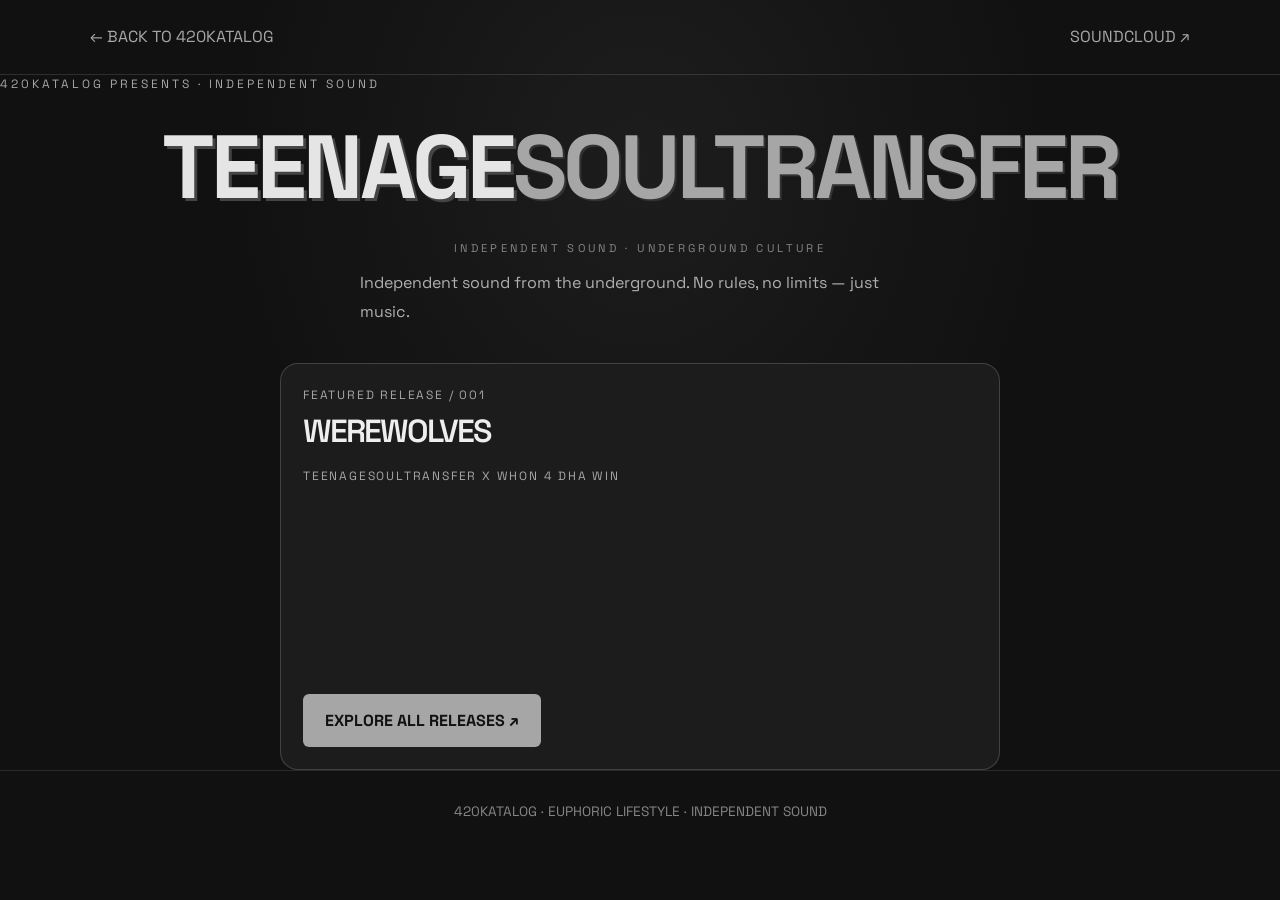
==== music.html @ 9de2a607 "Update music page background with gradient" ====
<!DOCTYPE html>
<html lang="en">
<head>
    <meta charset="UTF-8">
    <meta name="viewport" content="width=device-width, initial-scale=1.0">
    <meta name="theme-color" content="#111111">
    <meta name="description" content="Enter the underground sound of XANSINMYKSUBIS on 420Katalog.">
    <title>MUSIC — 420Katalog</title>

    <link rel="preconnect" href="https://fonts.googleapis.com">
    <link rel="preconnect" href="https://fonts.gstatic.com" crossorigin>
    <link href="https://fonts.googleapis.com/css2?family=Space+Grotesk:wght@400;500;600;700&display=swap" rel="stylesheet">

    <link rel="stylesheet" href="style.css">

    <style>
     /* UNDERGROUND ARTIST IDENTITY */

.artist-title {
    position: relative;
    font-size: clamp(2rem, 7vw, 6rem);
    font-weight: 900;
    line-height: 1.1;
    letter-spacing: clamp(-4px, -0.3vw, -1px);
    text-align: center;
    text-transform: uppercase;
    color: #e5e5e5;
    margin: 40px auto 18px;
    text-shadow: 3px 3px 0 #444;
    overflow-wrap: anywhere;
    animation: titleFlicker 5s infinite;
}

.artist-title span {
    color: #999;
    text-shadow: 2px 2px 0 #333;
}

.artist-subtitle {
    color: #858585;
    letter-spacing: .3em;
    font-size: .7rem;
    text-align: center;
}

@keyframes titleFlicker {
    0%, 94%, 100% {
        opacity: 1;
        transform: translateX(0);
    }
    95% {
        opacity: .8;
        transform: translateX(2px);
    }
     97% {
        opacity: 1;
        transform: translateX(-2px);
    }
}

.music-page {
    min-height: 100vh;
    background:
        radial-gradient(ellipse at 50% 18%, rgba(150,150,150,.09), transparent 45%),
        #111111;
    color: #eeeeee;
    font-family: 'Space Grotesk', sans-serif;
}

        .music-nav {
            display: flex;
            justify-content: space-between;
            align-items: center;
            gap: 20px;
            padding: 24px 7%;
            border-bottom: 1px solid rgba(255,255,255,.12);
        }

        .music-nav a {
            color: #a6a6a6;
            text-decoration: none;
        }
.music-hero h1 {
    margin: 24px auto;
    max-width: 100%;
}

        .music-label {
            color: #a6a6a6;
            letter-spacing: .25em;
            font-size: .75rem;
            text-transform: uppercase;
        }



       .music-hero h1 span {
    color: #a6a6a6;
}

        .music-description {
            max-width: 560px;
            margin: 0 auto 36px;
            color: 	#b0b0b0;
            line-height: 1.8;
        }

        .featured-track {
            max-width: 720px;
            margin: 0 auto;
            padding: 22px;
            background: #1c1c1c;
            border: 1px solid rgba(180,180,180,.25);
            border-radius: 18px;
            text-align: left;
        }

        .track-label {
            color: 	#a6a6a6;
            font-size: .75rem;
            letter-spacing: .15em;
            margin-bottom: 10px;
        }

        .featured-track h2 {
            font-size: clamp(1.3rem, 4vw, 2rem);
            margin: 0 0 18px;
        }

        .soundcloud-frame {
            width: 100%;
            height: 166px;
            border: 0;
            border-radius: 10px;
        }

    .music-button {
    display: inline-block;
    margin-top: 24px;
    padding: 14px 22px;
    border-radius: 6px;
    background: #a6a6a6;
    color: #111111;
    font-weight: 700;
    text-decoration: none;
    transition: transform .2s ease;
}
    

        .music-button:hover {
            transform: translateY(-2px);
        }

        .music-footer {
            padding: 30px 20px;
            text-align: center;
            color: #858585;
            font-size: .85rem;
            border-top: 1px solid rgba(255,255,255,.1);
        }

        @media (max-width: 600px) {
            .music-nav {
                padding: 20px;
            }

            .music-hero {
                padding: 65px 18px 45px;
            }

            .featured-track {
                padding: 16px;
            }
        }
    </style>
</head>
<body>
    <div class="music-page">

        <nav class="music-nav">
            <a href="index.html">← BACK TO 420KATALOG</a>
            <a href="https://soundcloud.com/xansinmyksubis" target="_blank" rel="noopener noreferrer">SOUNDCLOUD ↗</a>
        </nav>

        <main>
            <section class="music-hero">

                <p class="music-label">420KATALOG PRESENTS · INDEPENDENT SOUND</p>

                <h1 class="artist-title" data-text="TEENAGESOULTRANSFER">
                    TEENAGE<span>SOULTRANSFER</span>
                </h1>

                <p class="artist-subtitle">INDEPENDENT SOUND · UNDERGROUND CULTURE</p>

                <p class="music-description">
                    Independent sound from the underground. No rules, no limits — just music.
                </p>

                <div class="featured-track">

                    <p class="track-label">FEATURED RELEASE / 001</p>

                    <h2>WEREWOLVES</h2>

                    <p class="track-label">TEENAGESOULTRANSFER X WHON 4 DHA WIN</p>

                    <iframe
                        class="soundcloud-frame"
                        title="WEREWOLVES by TEENAGESOULTRANSFER x WHON 4 DHA WIN"
                        allow="autoplay"
                        loading="lazy"
                        src="https://w.soundcloud.com/player/?url=https%3A//soundcloud.com/xansinmyksubis/whon-4-dha-win-x-teenagesoultransfer-werewolves&color=%23999999&auto_play=false&hide_related=true&show_comments=false&show_user=true&show_reposts=false&visual=false">
                    </iframe>

                    <a
                        class="music-button"
                        href="https://soundcloud.com/xansinmyksubis"
                        target="_blank"
                        rel="noopener noreferrer">
                        EXPLORE ALL RELEASES ↗
                    </a>

                </div>

            </section>
        </main>

        <footer class="music-footer">
            420KATALOG · EUPHORIC LIFESTYLE · INDEPENDENT SOUND
        </footer>

    </div>
</body>
</html>
---- style.css ----
/* 420Katalog — responsive single-page brand site */
:root {
  --bg: #10130f;
  --bg-soft: #171c15;
  --panel: #1d241b;
  --text: #f3f3e9;
  --muted: #a7afa0;
  --green: #b8f34a;
  --green-dark: #6e9f24;
  --line: rgba(243, 243, 233, .14);
  --font-display: "Space Grotesk", Arial, sans-serif;
  --font-body: "DM Sans", Arial, sans-serif;
  --container: 1160px;
}
* { box-sizing: border-box; }
html { scroll-behavior: smooth; scroll-padding-top: 88px; }
body { margin: 0; background: var(--bg); color: var(--text); font-family: var(--font-body); line-height: 1.6; -webkit-font-smoothing: antialiased; }
a { color: inherit; text-decoration: none; }
button, a { -webkit-tap-highlight-color: transparent; }
a:focus-visible, button:focus-visible { outline: 2px solid var(--green); outline-offset: 4px; }
.container { width: min(var(--container), calc(100% - 48px)); margin-inline: auto; }
.section-pad { padding: 112px 0; }
.skip-link { position: absolute; top: -60px; left: 16px; z-index: 100; padding: 10px 14px; color: var(--bg); background: var(--green); border-radius: 8px; }
.skip-link:focus { top: 12px; }
.site-header { position: sticky; top: 0; z-index: 50; background: rgba(16, 19, 15, .88); backdrop-filter: blur(18px); border-bottom: 1px solid rgba(243,243,233,.08); }
.nav-wrap { min-height: 82px; display: flex; align-items: center; justify-content: space-between; gap: 28px; }
.brand { display: inline-flex; align-items: center; gap: 9px; flex-shrink: 0; font-family: var(--font-display); font-weight: 700; letter-spacing: -.05em; }
.brand-mark { display: grid; place-items: center; width: 39px; height: 31px; background: var(--green); color: var(--bg); font-size: 15px; letter-spacing: -.08em; border-radius: 5px 12px 5px 12px; transform: rotate(-4deg); }
.brand-name { font-size: 19px; letter-spacing: -.06em; }
.brand-period { color: var(--green); }
.primary-nav { display: flex; align-items: center; gap: 34px; font-size: 13px; color: #c4c9bc; }
.primary-nav a, .footer-nav a, .social-link { transition: color .2s ease; }
.primary-nav a:hover, .footer-nav a:hover, .social-link:hover { color: var(--green); }
.nav-contact { border: 1px solid var(--line); padding: 10px 15px; border-radius: 6px; color: var(--text) !important; }
.nav-contact span { color: var(--green); margin-left: 7px; }
.menu-toggle { display: none; }
.hero { position: relative; overflow: hidden; padding: 86px 0 24px; background: radial-gradient(ellipse at 77% 35%, rgba(87, 125, 42, .14), transparent 37%), var(--bg); }
.hero-grid { position: relative; z-index: 1; min-height: 500px; display: grid; grid-template-columns: 1.04fr .96fr; align-items: center; gap: 48px; }
.hero-copy { padding: 0 0 36px; }
.eyebrow { margin: 0 0 22px; color: var(--green); font-size: 10px; font-weight: 700; letter-spacing: .18em; }
.eyebrow-line { display: inline-block; width: 25px; height: 1px; margin: 0 9px 3px 0; background: var(--green); }
h1, h2, h3, p { margin-top: 0; }
h1, h2, h3 { font-family: var(--font-display); letter-spacing: -.065em; line-height: 1.05; }
h1 { max-width: 680px; margin-bottom: 25px; font-size: clamp(3.3rem, 6vw, 5.7rem); font-weight: 600; }
h1 span, h2 span { color: var(--green); }
.hero-subtitle { max-width: 480px; color: var(--muted); font-size: 15px; line-height: 1.8; }
.hero-actions { display: flex; align-items: center; flex-wrap: wrap; gap: 26px; margin-top: 31px; }
.button { min-height: 49px; display: inline-flex; align-items: center; justify-content: center; gap: 20px; padding: 0 19px; border-radius: 6px; font-size: 12px; font-weight: 700; transition: transform .2s ease, background .2s ease; }
.button:hover { transform: translateY(-2px); }
.button-primary { background: var(--green); color: #17200d; }
.button-primary:hover { background: #cbff6b; }
.button span { font-size: 17px; }
.text-link { color: #d7dbd0; font-size: 12px; font-weight: 600; }
.text-link span { color: var(--green); padding-left: 7px; }
.hero-note { display: flex; align-items: center; gap: 9px; margin-top: 44px; color: #8f9986; font-size: 10px; letter-spacing: .04em; }
.status-dot { width: 6px; height: 6px; border-radius: 50%; background: var(--green); box-shadow: 0 0 14px rgba(184,243,74,.65); }
.hero-art { position: relative; height: 455px; overflow: hidden; border-radius: 46% 46% 8px 8px; background: linear-gradient(145deg, #293a1d 0%, #172516 48%, #10180f 100%); isolation: isolate; }
.hero-art::before { content: ""; position: absolute; inset: 0; opacity: .23; background-image: radial-gradient(rgba(240,255,220,.65) .6px, transparent .6px); background-size: 9px 9px; mix-blend-mode: screen; }
.hero-art::after { content: ""; position: absolute; inset: 14px; border: 1px solid rgba(184,243,74,.22); border-radius: 48% 48% 5px 5px; }
.art-glow, .hero-glow { position: absolute; border-radius: 50%; filter: blur(70px); pointer-events: none; }
.hero-glow-one { width: 300px; height: 300px; right: 2%; top: 5%; background: rgba(126,180,52,.12); }
.hero-glow-two { width: 240px; height: 240px; left: 20%; bottom: -150px; background: rgba(126,180,52,.08); }
.art-sun { position: absolute; top: 14%; left: 29%; width: 42%; aspect-ratio: 1; border-radius: 50%; background: linear-gradient(145deg, #d6ff78, #80b632); box-shadow: 0 0 100px rgba(184,243,74,.19); }
.art-orbit { position: absolute; z-index: 2; border: 1px solid rgba(222,255,169,.38); border-radius: 50%; transform: rotate(-28deg); }
.orbit-a { inset: 15% -7% 20% -7%; }
.orbit-b { inset: 8% 14% 14% 14%; transform: rotate(43deg); border-color: rgba(222,255,169,.18); }
.art-leaf { position: absolute; z-index: 3; background: linear-gradient(135deg, #b7ee58, #4c7a29); border-radius: 100% 0 100% 0; box-shadow: 0 14px 38px rgba(0,0,0,.22); }
.art-leaf::after { content: ""; position: absolute; left: 50%; top: 8%; width: 1px; height: 85%; background: rgba(20,42,14,.55); transform: rotate(23deg); }
.leaf-one { width: 28%; height: 49%; top: 29%; left: 29%; transform: rotate(-35deg); }
.leaf-two { width: 22%; height: 42%; top: 33%; left: 51%; transform: rotate(48deg) scaleX(-1); background: linear-gradient(135deg, #d4ff78, #669e30); }
.leaf-three { width: 17%; height: 33%; top: 49%; left: 43%; transform: rotate(2deg); background: linear-gradient(135deg, #91c843, #355e24); }
.art-label { position: absolute; z-index: 4; color: rgba(240,255,220,.76); font-size: 9px; font-weight: 700; letter-spacing: .2em; }
.label-top { top: 7%; left: 9%; }
.label-bottom { bottom: 7%; right: 9%; }
.art-stamp { position: absolute; z-index: 4; right: 10%; top: 20%; display: grid; place-content: center; width: 49px; height: 49px; border: 1px solid rgba(222,255,169,.6); border-radius: 50%; color: var(--green); font-family: var(--font-display); font-weight: 700; font-size: 20px; line-height: .8; text-align: center; transform: rotate(12deg); }
.art-stamp span { font-family: var(--font-body); font-size: 8px; text-align: right; }
.hero-bottom { display: flex; justify-content: space-between; padding-top: 35px; color: #7d8774; font-size: 9px; font-weight: 700; letter-spacing: .16em; }
.scroll-cue span { color: var(--green); margin-left: 9px; font-size: 14px; }
.intro { background: #f0f1e7; color: #171b14; }
.intro .eyebrow { color: #567b2b; }
.intro-grid { display: grid; grid-template-columns: 1fr 1fr; gap: 80px; }
h2 { margin-bottom: 0; font-size: clamp(2.5rem, 4.4vw, 4.15rem); font-weight: 600; }
.intro h2 span { color: #668f2c; }
.intro-copy { padding-top: 32px; color: #596052; font-size: 13px; line-height: 1.9; }
.intro-copy .lead { color: #23291f; font-size: 17px; line-height: 1.7; }
.intro-copy p:last-child { margin-bottom: 0; }
.features { background: var(--bg-soft); }
.section-heading { display: flex; align-items: end; justify-content: space-between; gap: 30px; margin-bottom: 48px; }
.section-heading h2 { font-size: clamp(2.5rem, 4vw, 3.8rem); }
.section-aside { max-width: 230px; margin-bottom: 5px; color: var(--muted); font-size: 12px; line-height: 1.8; }
.feature-grid { display: grid; grid-template-columns: repeat(3, 1fr); gap: 16px; }
.feature-card { position: relative; overflow: hidden; background: #222a1f; border: 1px solid rgba(243,243,233,.07); border-radius: 9px; }
.feature-number { position: absolute; top: 18px; left: 19px; z-index: 2; color: rgba(243,243,233,.55); font-size: 10px; letter-spacing: .15em; }
.feature-visual { position: relative; display: grid; place-items: center; height: 230px; overflow: hidden; }
.visual-shirt { background: radial-gradient(ellipse at 50% 52%, #485c36, #293426 64%, #222a1f); }
.shirt-shape { position: relative; z-index: 1; width: 132px; height: 139px; display: grid; place-items: center; background: #d5e5c0; clip-path: polygon(24% 0, 40% 10%, 60% 10%, 76% 0, 100% 22%, 82% 42%, 72% 34%, 72% 100%, 28% 100%, 28% 34%, 18% 42%, 0 22%); transform: rotate(-7deg); filter: drop-shadow(0 12px 18px rgba(0,0,0,.3)); }
.shirt-shape span { color: #25331b; font-family: var(--font-display); font-size: 22px; font-weight: 700; line-height: .9; text-align: center; transform: rotate(7deg); }
.visual-ring { position: absolute; width: 200px; height: 200px; border: 1px solid rgba(184,243,74,.28); border-radius: 50%; }
.visual-music { background: radial-gradient(ellipse at 50% 50%, #3b3326, #28271e 65%, #222a1f); }
.record { position: absolute; width: 135px; height: 135px; border-radius: 50%; background: repeating-radial-gradient(circle, #141512 0 3px, #282a23 4px 5px); border: 1px solid #646b4d; }
.record-one { transform: translate(-21px, 2px); }
.record-two { transform: translate(22px, -2px); background: repeating-radial-gradient(circle, #21261a 0 3px, #414a2c 4px 5px); }
.record::after { content: ""; position: absolute; top: 43%; left: 43%; width: 14%; height: 14%; border-radius: 50%; background: var(--green); }
.sound-bars { position: absolute; z-index: 2; bottom: 43px; display: flex; align-items: center; gap: 5px; height: 30px; }
.sound-bars i { width: 3px; border-radius: 5px; background: var(--green); }
.sound-bars i:nth-child(1), .sound-bars i:nth-child(9) { height: 8px; }
.sound-bars i:nth-child(2), .sound-bars i:nth-child(8) { height: 15px; }
.sound-bars i:nth-child(3), .sound-bars i:nth-child(7) { height: 23px; }
.sound-bars i:nth-child(4), .sound-bars i:nth-child(6) { height: 18px; }
.sound-bars i:nth-child(5) { height: 29px; }
.visual-culture { background: radial-gradient(ellipse at 50% 50%, #536e31, #293a1d 65%, #222a1f); }
.culture-circle { position: absolute; border: 1px solid rgba(216,255,166,.5); border-radius: 50%; }
.circle-one { width: 185px; height: 185px; }
.circle-two { width: 135px; height: 135px; border-style: dashed; }
.culture-word { position: relative; z-index: 2; font-family: var(--font-display); font-size: 26px; font-weight: 700; line-height: .91; letter-spacing: -.06em; transform: rotate(-8deg); }
.culture-spark { position: absolute; right: 20%; top: 25%; color: var(--green); font-size: 25px; }
.feature-content { padding: 25px 23px 26px; }
.card-kicker { margin-bottom: 12px; color: var(--green); font-size: 9px; font-weight: 700; letter-spacing: .14em; }
.feature-content h3 { margin-bottom: 12px; font-size: 24px; }
.feature-content p:not(.card-kicker) { min-height: 62px; margin-bottom: 23px; color: #aab2a3; font-size: 12px; line-height: 1.8; }
.card-link { display: inline-flex; gap: 10px; align-items: center; color: #e5e9dc; font-size: 11px; font-weight: 700; }
.card-link span { color: var(--green); font-size: 15px; transition: transform .2s ease; }
.card-link:hover span { transform: translate(3px, -3px); }
.manifesto { background: #131711; }
.manifesto-inner { text-align: center; }
.manifesto h2 { font-size: clamp(2.8rem, 5vw, 4.6rem); }
.gallery-strip { display: grid; grid-template-columns: 1fr 1fr 1fr; gap: 12px; margin-top: 55px; text-align: left; }
.gallery-tile { position: relative; min-height: 290px; overflow: hidden; padding: 24px; border-radius: 7px; }
.gallery-tile > span { position: relative; z-index: 2; display: block; font-family: var(--font-display); font-size: clamp(1.7rem, 3vw, 2.7rem); font-weight: 700; line-height: .91; letter-spacing: -.06em; }
.gallery-tile small { position: absolute; bottom: 21px; left: 24px; font-size: 9px; letter-spacing: .17em; }
.tile-type { display: flex; flex-direction: column; justify-content: center; color: #1b2114; background: var(--green); }
.tile-type small { color: #485a2c; }
.tile-green { background: linear-gradient(150deg, #5f8238, #273c1c); }
.tile-green::before { content: ""; position: absolute; width: 220px; height: 220px; right: -30px; top: -25px; border: 1px solid rgba(235,255,208,.42); border-radius: 50%; }
.tile-green::after { content: ""; position: absolute; width: 160px; height: 240px; right: 8px; top: 10px; border-radius: 100% 0 100% 0; background: linear-gradient(145deg, rgba(199,255,112,.75), rgba(37,75,23,.12)); transform: rotate(32deg); }
.tile-green > span { margin-top: 115px; }
.tile-green small, .tile-dark small { color: #c0cbb3; }
.tile-sun { position: absolute; top: 37px; left: 28px; width: 52px; height: 52px; border-radius: 50%; background: var(--green); }
.tile-dark { background: #282b24; }
.tile-dark::before { content: ""; position: absolute; inset: 0; background: linear-gradient(135deg, transparent 30%, rgba(184,243,74,.07)); }
.tile-dark > span { margin-top: 170px; font-size: 24px; }
.tile-spiral { position: absolute; top: 38px; left: 27px; width: 160px; height: 160px; border: 1px solid rgba(184,243,74,.7); border-radius: 50%; box-shadow: 0 0 0 15px rgba(184,243,74,.04), 0 0 0 30px rgba(184,243,74,.035), 0 0 0 45px rgba(184,243,74,.025); }
.gallery-caption { max-width: 510px; margin: 25px auto 0; color: var(--muted); font-size: 12px; line-height: 1.8; }
.contact { padding-top: 15px; background: #131711; }
.contact-panel { position: relative; display: flex; align-items: center; justify-content: space-between; min-height: 365px; overflow: hidden; padding: 55px 62px; border-radius: 10px; background: #eaf0dd; color: #1c2417; }
.contact-content { position: relative; z-index: 2; max-width: 560px; }
.contact .eyebrow { color: #557a2b; }
.contact h2 { font-size: clamp(2.5rem, 4.2vw, 3.8rem); }
.contact h2 span { color: #628a2b; }
.contact-content > p:not(.eyebrow) { max-width: 400px; margin: 22px 0 24px; color: #5a6451; font-size: 13px; line-height: 1.8; }
.contact-side { position: relative; z-index: 2; align-self: stretch; display: flex; flex-direction: column; justify-content: space-between; min-width: 175px; padding-left: 25px; border-left: 1px solid rgba(28,36,23,.18); }
.contact-index { color: #647353; font-size: 9px; font-weight: 700; letter-spacing: .13em; }
.contact-side p { margin: auto 0; font-family: var(--font-display); font-size: 18px; font-weight: 600; line-height: 1.25; }
.contact-symbol { align-self: flex-end; color: #6e982e; font-size: 40px; line-height: 1; }
.contact-orb { position: absolute; right: 14%; top: -120px; width: 420px; height: 420px; border-radius: 50%; background: radial-gradient(circle at 35% 35%, rgba(184,243,74,.18), transparent 68%); pointer-events: none; }
.site-footer { padding: 36px 0 20px; background: #0b0d0a; }
.footer-main { display: flex; align-items: center; justify-content: space-between; gap: 25px; padding-bottom: 31px; }
.footer-tagline { margin: 0; color: #7f8976; font-size: 11px; }
.footer-nav { display: flex; flex-wrap: wrap; gap: 20px; color: #b2b9aa; font-size: 11px; }
.social-links { display: flex; flex-wrap: wrap; align-items: center; justify-content: flex-end; gap: 12px 16px; }
.social-link { color: var(--green); font-size: 11px; font-weight: 700; white-space: nowrap; }
.social-link span { margin-left: 4px; }
.footer-bottom { display: flex; align-items: center; justify-content: space-between; gap: 20px; padding-top: 18px; border-top: 1px solid rgba(243,243,233,.1); color: #70796a; font-size: 9px; }
.footer-bottom a:hover { color: var(--green); }
.footer-note { text-align: right; }

@media (max-width: 900px) {
  .section-pad { padding: 85px 0; }
  .hero { padding-top: 65px; }
  .hero-grid { grid-template-columns: 1fr .8fr; gap: 28px; min-height: 430px; }
  .hero-art { height: 380px; }
  h1 { font-size: clamp(3rem, 7vw, 4.7rem); }
  .intro-grid { gap: 40px; }
  .feature-grid { gap: 12px; }
  .feature-visual { height: 190px; }
  .feature-content { padding: 22px 17px; }
  .feature-content h3 { font-size: 21px; }
  .contact-panel { padding: 45px 38px; }
  .footer-main { flex-wrap: wrap; }
  .social-links { justify-content: flex-start; width: 100%; }
}
@media (max-width: 680px) {
  .container { width: min(var(--container), calc(100% - 36px)); }
  .section-pad { padding: 70px 0; }
  .nav-wrap { min-height: 70px; }
  .menu-toggle { display: flex; flex-direction: column; justify-content: center; gap: 6px; width: 42px; height: 42px; border: 1px solid var(--line); border-radius: 6px; background: transparent; cursor: pointer; }
  .menu-toggle span { display: block; width: 17px; height: 1px; margin-inline: auto; background: var(--text); transition: transform .2s ease; }
  .menu-toggle[aria-expanded="true"] span:first-child { transform: translateY(3.5px) rotate(45deg); }
  .menu-toggle[aria-expanded="true"] span:last-child { transform: translateY(-3.5px) rotate(-45deg); }
  .primary-nav { position: absolute; top: 69px; left: 0; right: 0; display: none; align-items: stretch; gap: 0; padding: 10px 18px 18px; background: rgba(16,19,15,.98); border-bottom: 1px solid var(--line); }
  .primary-nav.is-open { display: flex; flex-direction: column; }
  .primary-nav a { padding: 14px 5px; border-bottom: 1px solid rgba(243,243,233,.07); }
  .primary-nav .nav-contact { margin-top: 10px; padding: 12px 14px; border: 1px solid var(--line); }
  .hero { padding-top: 50px; }
  .hero-grid { grid-template-columns: 1fr; gap: 24px; }
  .hero-copy { padding-bottom: 0; }
  h1 { font-size: clamp(3rem, 13vw, 4.7rem); }
  .hero-subtitle { font-size: 14px; }
  .hero-note { margin-top: 30px; }
  .hero-art { height: 350px; width: min(100%, 420px); margin-inline: auto; }
  .hero-bottom { padding-top: 26px; font-size: 8px; }
  .intro-grid { grid-template-columns: 1fr; gap: 15px; }
  .intro-copy { padding-top: 15px; }
  .intro-copy .lead { font-size: 16px; }
  .section-heading { display: block; margin-bottom: 32px; }
  .section-aside { margin-top: 20px; }
  .feature-grid { grid-template-columns: 1fr; gap: 15px; }
  .feature-visual { height: 235px; }
  .feature-content { padding: 24px; }
  .feature-content p:not(.card-kicker) { min-height: auto; }
  .gallery-strip { grid-template-columns: 1fr; gap: 12px; margin-top: 35px; }
  .gallery-tile { min-height: 245px; }
  .tile-green > span { margin-top: 95px; }
  .tile-dark > span { margin-top: 145px; }
  .contact { padding-top: 0; }
  .contact-panel { display: block; padding: 38px 26px; }
  .contact-side { min-height: 145px; margin-top: 35px; padding: 20px 0 0; border-left: 0; border-top: 1px solid rgba(28,36,23,.18); }
  .contact-side p { margin: 18px 0; }
  .contact-symbol { position: absolute; right: 0; bottom: 0; }
  .footer-main { align-items: flex-start; flex-direction: column; gap: 19px; }
  .footer-nav { gap: 17px; }
  .footer-bottom { align-items: flex-start; flex-direction: column; gap: 10px; }
  .footer-note { text-align: left; }
}
@media (prefers-reduced-motion: reduce) {
  *, *::before, *::after { scroll-behavior: auto !important; transition-duration: .01ms !important; animation-duration: .01ms !important; animation-iteration-count: 1 !important; }
}


/* Slogan and culture ticker */
.slogan-chip { display: inline-flex; align-items: center; gap: 9px; margin: -4px 0 24px; padding: 8px 12px; border: 1px solid rgba(184,243,74,.36); border-radius: 999px; color: var(--green); background: rgba(184,243,74,.07); font-size: 10px; font-weight: 700; letter-spacing: .2em; }
.slogan-chip span { font-size: 14px; }
.culture-ticker { overflow: hidden; border-top: 1px solid rgba(184,243,74,.22); border-bottom: 1px solid rgba(184,243,74,.22); background: #171e13; }
.ticker-track { display: flex; align-items: center; justify-content: space-around; gap: 30px; width: max-content; min-width: 100%; padding: 15px 24px; color: #dce8ce; font-family: var(--font-display); font-size: 10px; font-weight: 700; letter-spacing: .2em; white-space: nowrap; }
.ticker-track b { color: var(--green); font-size: 16px; }
.footer-tagline { color: var(--green); font-size: 13px; font-weight: 700; }
.footer-tagline span { display: block; margin-top: 4px; color: var(--muted); font-size: 11px; font-weight: 400; }
@media (max-width: 600px) { .slogan-chip { margin-bottom: 18px; font-size: 9px; } .ticker-track { gap: 20px; padding-block: 13px; font-size: 9px; } }
.gallery-photo {
    margin: 30px auto;
    max-width: 500px;
    overflow: hidden;
    border-radius: 14px;
}

.gallery-photo img {
    display: block;
    width: 100%;
    height: auto;
    object-fit: cover;
    border-radius: 14px;
    transition: transform 0.3s ease;
}

.gallery-photo img:hover {
    transform: scale(1.03);
}
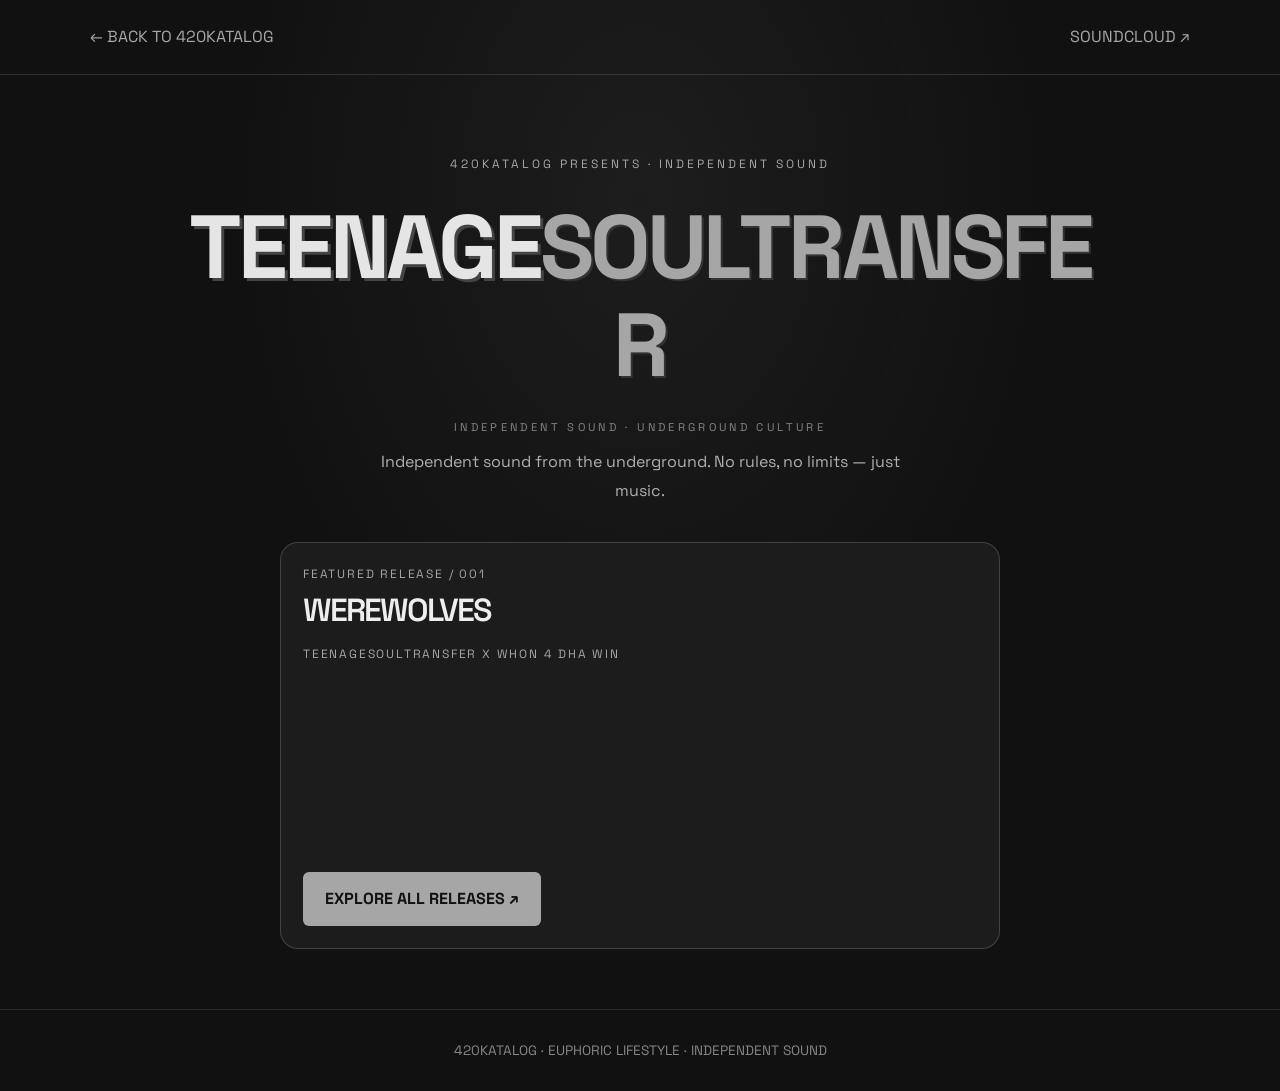
==== commit b132d116: "Add styling for music hero section" ====
--- a/music.html
+++ b/music.html
@@ -80,6 +80,13 @@
             color: #a6a6a6;
             text-decoration: none;
         }
+.music-hero {
+    max-width: 1000px;
+    margin: 0 auto;
+    padding: 80px 24px 60px;
+    text-align: center;
+}
+
 .music-hero h1 {
     margin: 24px auto;
     max-width: 100%;
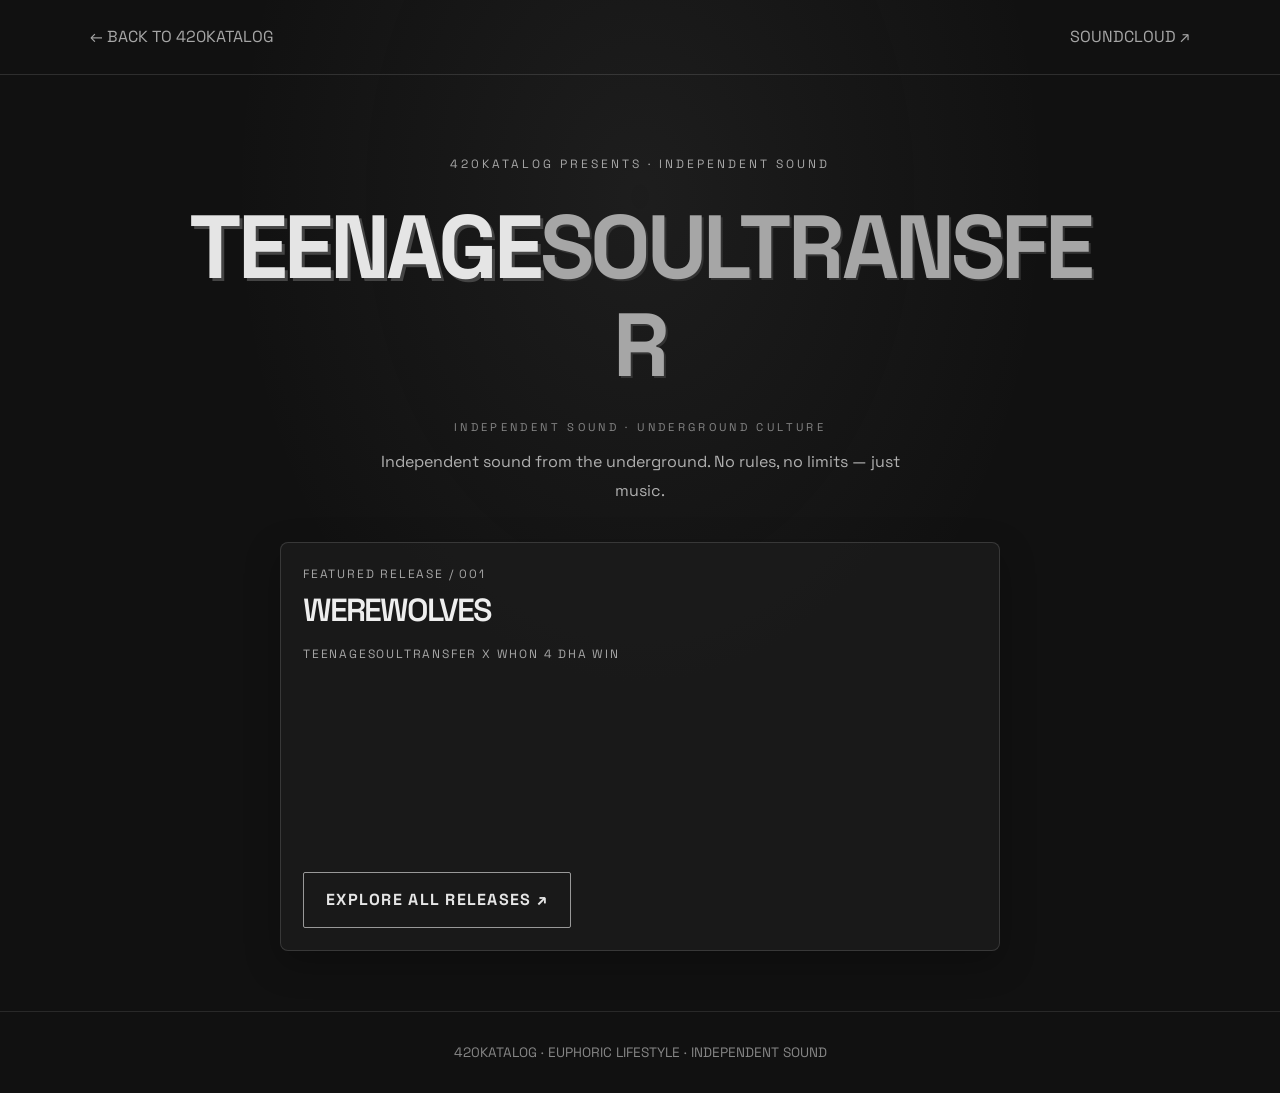
==== commit 34eb96cb: "Update music.html" ====
--- a/music.html
+++ b/music.html
@@ -112,15 +112,16 @@
             line-height: 1.8;
         }
 
-        .featured-track {
-            max-width: 720px;
-            margin: 0 auto;
-            padding: 22px;
-            background: #1c1c1c;
-            border: 1px solid rgba(180,180,180,.25);
-            border-radius: 18px;
-            text-align: left;
-        }
+    .featured-track {
+    max-width: 720px;
+    margin: 0 auto;
+    padding: 22px;
+    background: rgba(28, 28, 28, .85);
+    border: 1px solid rgba(180, 180, 180, .2);
+    border-radius: 8px;
+    box-shadow: 0 12px 35px rgba(0, 0, 0, .25);
+    text-align: left;
+}
 
         .track-label {
             color: 	#a6a6a6;
@@ -141,22 +142,26 @@
             border-radius: 10px;
         }
 
-    .music-button {
+.music-button {
     display: inline-block;
     margin-top: 24px;
     padding: 14px 22px;
-    border-radius: 6px;
-    background: #a6a6a6;
+    border: 1px solid #999999;
+    border-radius: 2px;
+    background: transparent;
+    color: #e5e5e5;
+    font-weight: 700;
+    letter-spacing: .08em;
+    text-decoration: none;
+    transition: background .2s ease, color .2s ease, transform .2s ease;
+}
+
+.music-button:hover {
+    background: #e5e5e5;
     color: #111111;
-    font-weight: 700;
-    text-decoration: none;
-    transition: transform .2s ease;
+    transform: translateY(-2px);
 }
     
-
-        .music-button:hover {
-            transform: translateY(-2px);
-        }
 
         .music-footer {
             padding: 30px 20px;
@@ -166,20 +171,32 @@
             border-top: 1px solid rgba(255,255,255,.1);
         }
 
-        @media (max-width: 600px) {
-            .music-nav {
-                padding: 20px;
-            }
-
-            .music-hero {
-                padding: 65px 18px 45px;
-            }
-
-            .featured-track {
-                padding: 16px;
-            }
-        }
-    </style>
+    @media (max-width: 600px) {
+    .music-nav {
+        padding: 20px;
+        flex-wrap: wrap;
+        font-size: .8rem;
+    }
+
+    .music-hero {
+        padding: 65px 18px 45px;
+    }
+
+    .featured-track {
+        padding: 16px;
+    }
+
+    .music-label {
+        line-height: 1.8;
+        letter-spacing: .15em;
+    }
+
+      .artist-subtitle {
+        line-height: 1.8;
+        letter-spacing: .15em;
+    }
+}
+</style>
 </head>
 <body>
     <div class="music-page">
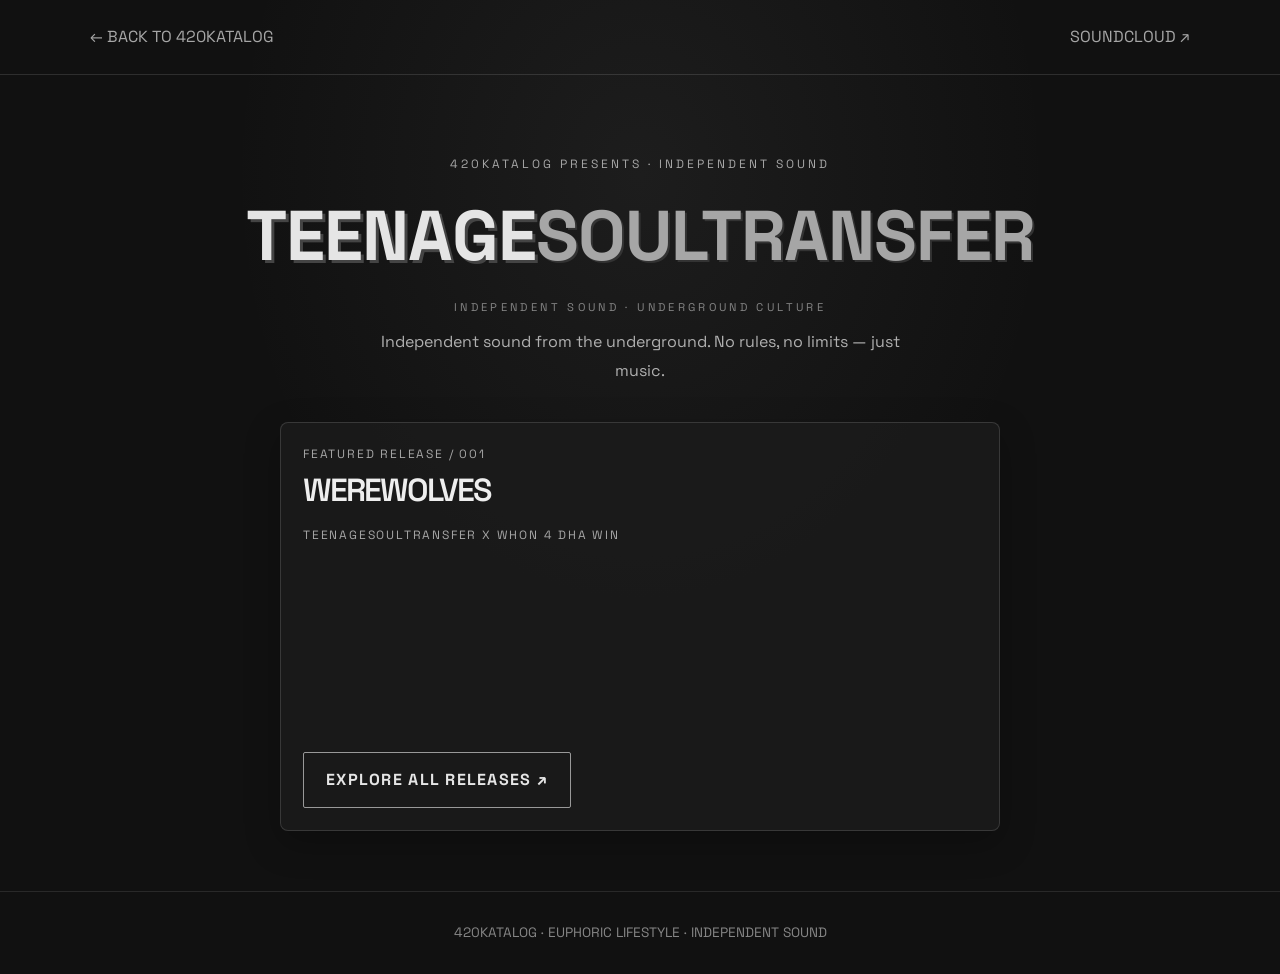
==== commit e49914fc: "Update music.html" ====
--- a/music.html
+++ b/music.html
@@ -17,17 +17,19 @@
      /* UNDERGROUND ARTIST IDENTITY */
 
 .artist-title {
+    display: block;
+    width: 100%;
     position: relative;
-    font-size: clamp(2rem, 7vw, 6rem);
+    font-size: clamp(1.4rem, 5.5vw, 5rem);
     font-weight: 900;
     line-height: 1.1;
-    letter-spacing: clamp(-4px, -0.3vw, -1px);
+    letter-spacing: -1px;
     text-align: center;
     text-transform: uppercase;
+    white-space: nowrap;
     color: #e5e5e5;
     margin: 40px auto 18px;
     text-shadow: 3px 3px 0 #444;
-    overflow-wrap: anywhere;
     animation: titleFlicker 5s infinite;
 }
 
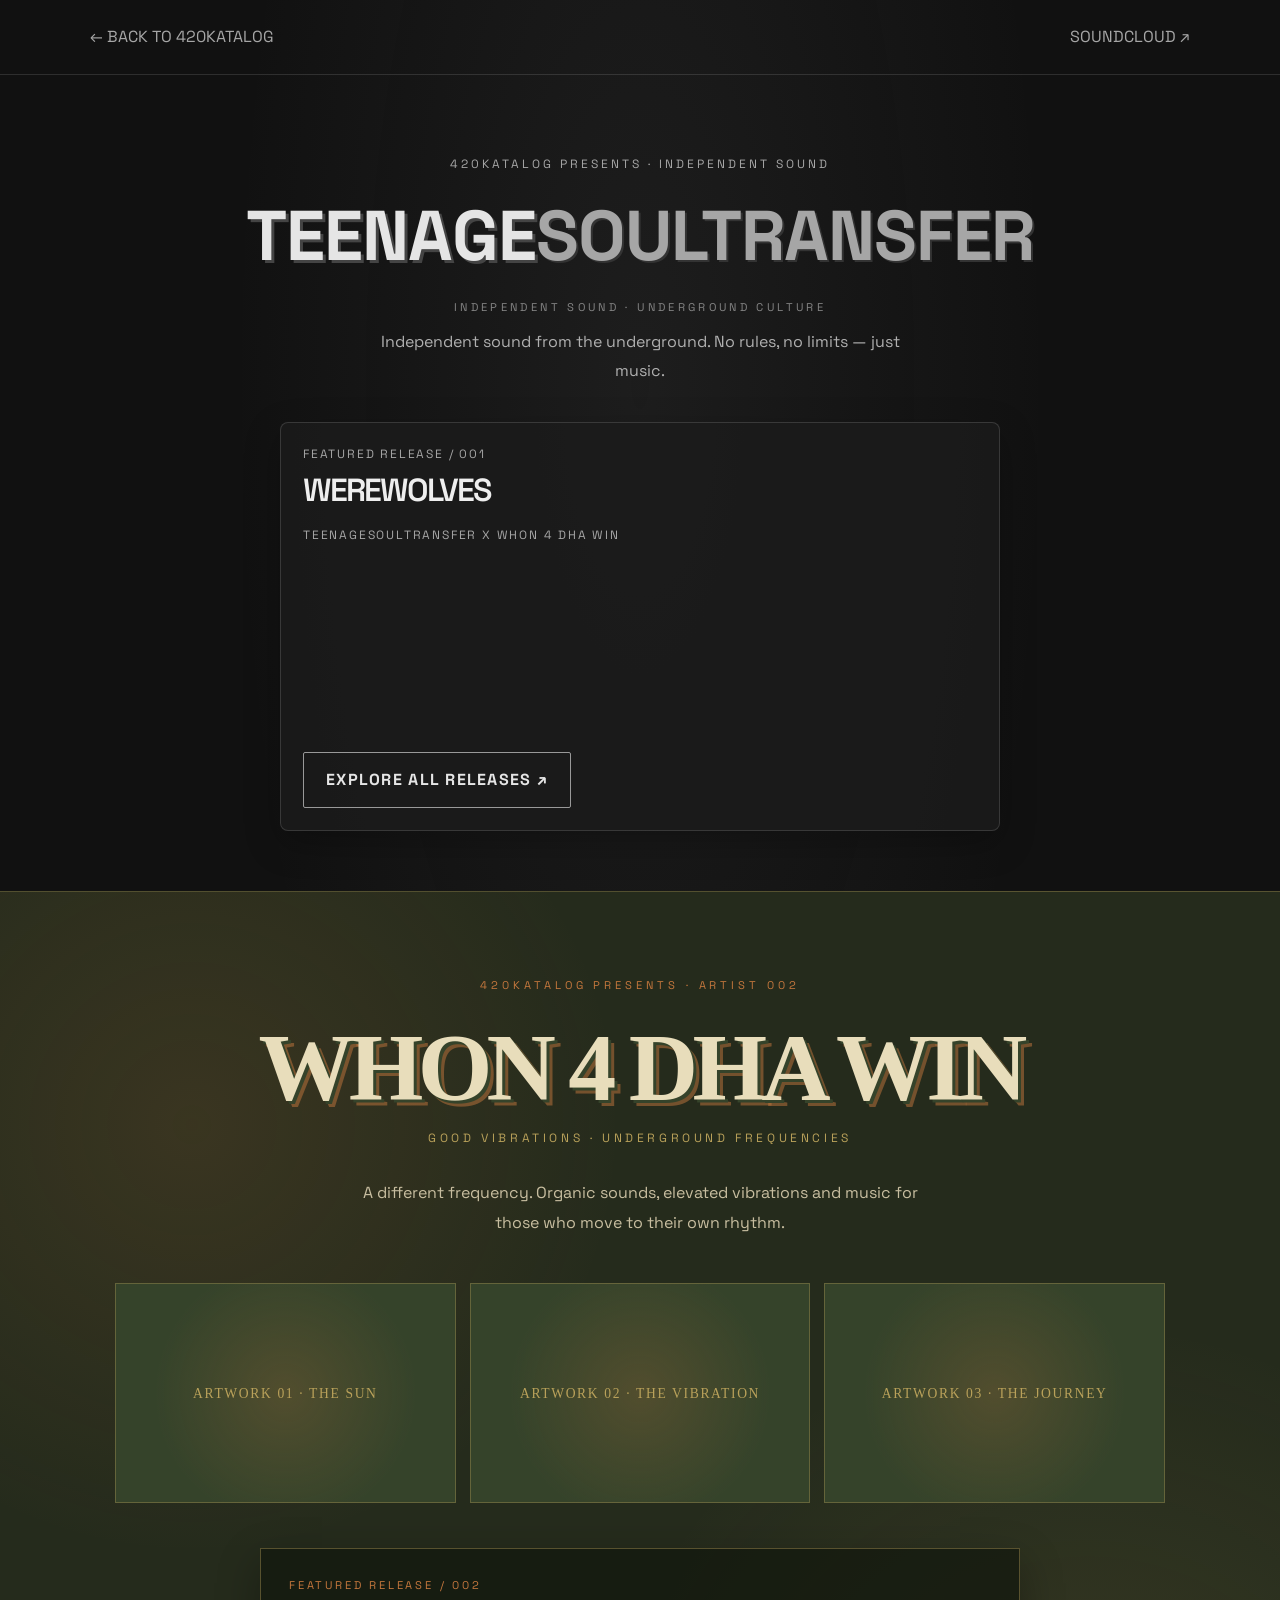
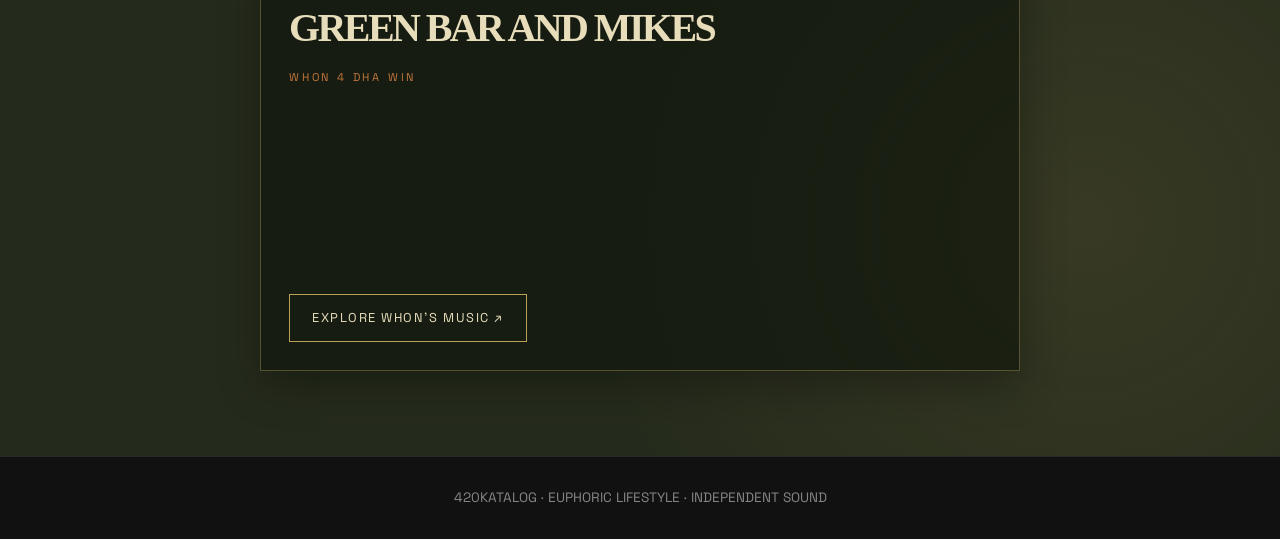
==== commit 91e8ea78: "Add new section for artist and featured release" ====
--- a/music.html
+++ b/music.html
@@ -173,7 +173,132 @@
             border-top: 1px solid rgba(255,255,255,.1);
         }
 
-    @media (max-width: 600px) {
+.whon-section {
+    position: relative;
+    overflow: hidden;
+    padding: 85px 24px;
+    color: #E8DDBB;
+    background:
+        radial-gradient(circle at 15% 20%, rgba(196,119,61,.13), transparent 30%),
+        radial-gradient(circle at 85% 80%, rgba(185,161,90,.12), transparent 35%),
+        #252B1C;
+    border-top: 1px solid rgba(185,161,90,.3);
+}
+
+.whon-inner {
+    max-width: 1050px;
+    margin: auto;
+    position: relative;
+    z-index: 1;
+}
+
+.whon-eyebrow {
+    color: #C4773D;
+    text-align: center;
+    font-size: .7rem;
+    letter-spacing: .35em;
+    text-transform: uppercase;
+}
+
+.whon-title {
+    margin: 25px 0 12px;
+    color: #E8DDBB;
+    font-family: Georgia, serif;
+    font-size: clamp(2.5rem, 8vw, 6rem);
+    font-weight: 900;
+    line-height: 1;
+    letter-spacing: -.06em;
+    text-align: center;
+    text-transform: uppercase;
+    text-shadow: 3px 3px 0 #35432A, 6px 6px 0 rgba(196,119,61,.5);
+}
+
+.whon-subtitle {
+    color: #B9A15A;
+    text-align: center;
+    letter-spacing: .3em;
+    font-size: .75rem;
+    line-height: 1.8;
+}
+
+.whon-description {
+    max-width: 600px;
+    margin: 28px auto 45px;
+    color: #C8BEA0;
+    text-align: center;
+    line-height: 1.9;
+}
+
+.whon-artwork {
+    display: grid;
+    grid-template-columns: repeat(3, 1fr);
+    gap: 14px;
+    margin: 45px 0;
+}
+
+.whon-art-placeholder {
+    min-height: 220px;
+    display: flex;
+    align-items: center;
+    justify-content: center;
+    padding: 15px;
+    border: 1px solid rgba(185,161,90,.35);
+    background:
+        radial-gradient(circle, rgba(196,119,61,.2), transparent 65%),
+        #35432A;
+    color: #B9A15A;
+    text-align: center;
+    font-family: Georgia, serif;
+    font-size: .85rem;
+    letter-spacing: .12em;
+}
+
+.whon-track {
+    max-width: 760px;
+    margin: 45px auto 0;
+    padding: 28px;
+    background: rgba(15,20,12,.65);
+    border: 1px solid rgba(185,161,90,.4);
+    box-shadow: 0 15px 40px rgba(0,0,0,.3);
+}
+
+.whon-track-label {
+    color: #C4773D;
+    font-size: .7rem;
+    letter-spacing: .25em;
+}
+
+.whon-track h3 {
+    margin: 12px 0 20px;
+    color: #E8DDBB;
+    font-family: Georgia, serif;
+    font-size: clamp(1.6rem, 5vw, 2.5rem);
+}
+
+.whon-player {
+    width: 100%;
+    height: 166px;
+    border: 0;
+}
+
+.whon-button {
+    display: inline-block;
+    margin-top: 22px;
+    padding: 13px 22px;
+    border: 1px solid #B9A15A;
+    color: #E8DDBB;
+    text-decoration: none;
+    letter-spacing: .12em;
+    font-size: .8rem;
+    transition: .2s ease;
+}
+
+.whon-button:hover {
+    background: #B9A15A;
+    color: #252B1C;
+}
+
+@media (max-width: 600px) {
     .music-nav {
         padding: 20px;
         flex-wrap: wrap;
@@ -193,9 +318,30 @@
         letter-spacing: .15em;
     }
 
-      .artist-subtitle {
+    .artist-title {
+        font-size: clamp(1.2rem, 6vw, 2.2rem);
+        letter-spacing: -1.5px;
+    }
+
+    .artist-subtitle {
         line-height: 1.8;
         letter-spacing: .15em;
+    }
+
+    .whon-section {
+        padding: 65px 18px;
+    }
+
+    .whon-artwork {
+        grid-template-columns: 1fr;
+    }
+
+    .whon-art-placeholder {
+        min-height: 180px;
+    }
+
+    .whon-track {
+        padding: 18px;
     }
 }
 </style>
@@ -249,8 +395,61 @@
 
                 </div>
 
-            </section>
-        </main>
+  
+</section>
+
+<section class="whon-section">
+    <div class="whon-inner">
+
+        <p class="whon-eyebrow">420KATALOG PRESENTS · ARTIST 002</p>
+
+        <h2 class="whon-title">WHON 4 DHA WIN</h2>
+
+        <p class="whon-subtitle">
+            GOOD VIBRATIONS · UNDERGROUND FREQUENCIES
+        </p>
+
+        <p class="whon-description">
+            A different frequency. Organic sounds, elevated vibrations
+            and music for those who move to their own rhythm.
+        </p>
+
+        <div class="whon-artwork">
+            <div class="whon-art-placeholder">ARTWORK 01 · THE SUN</div>
+            <div class="whon-art-placeholder">ARTWORK 02 · THE VIBRATION</div>
+            <div class="whon-art-placeholder">ARTWORK 03 · THE JOURNEY</div>
+        </div>
+
+        <div class="whon-track">
+
+            <p class="whon-track-label">FEATURED RELEASE / 002</p>
+
+            <h3>GREEN BAR AND MIKES</h3>
+
+            <p class="whon-track-label">WHON 4 DHA WIN</p>
+
+            <iframe
+                class="whon-player"
+                title="GREEN BAR AND MIKES by WHON 4 DHA WIN"
+                allow="autoplay"
+                loading="lazy"
+                src="https://w.soundcloud.com/player/?url=https%3A//soundcloud.com/whon4dhawin/green-bar-and-mikes-1&color=%23b9a15a&auto_play=false&hide_related=true&show_comments=false&show_user=true&show_reposts=false&visual=false">
+            </iframe>
+
+            <a
+                class="whon-button"
+                href="https://soundcloud.com/whon4dhawin"
+                target="_blank"
+                rel="noopener noreferrer">
+                EXPLORE WHON'S MUSIC ↗
+            </a>
+
+        </div>
+
+    </div>
+</section>
+
+</main>
 
         <footer class="music-footer">
             420KATALOG · EUPHORIC LIFESTYLE · INDEPENDENT SOUND
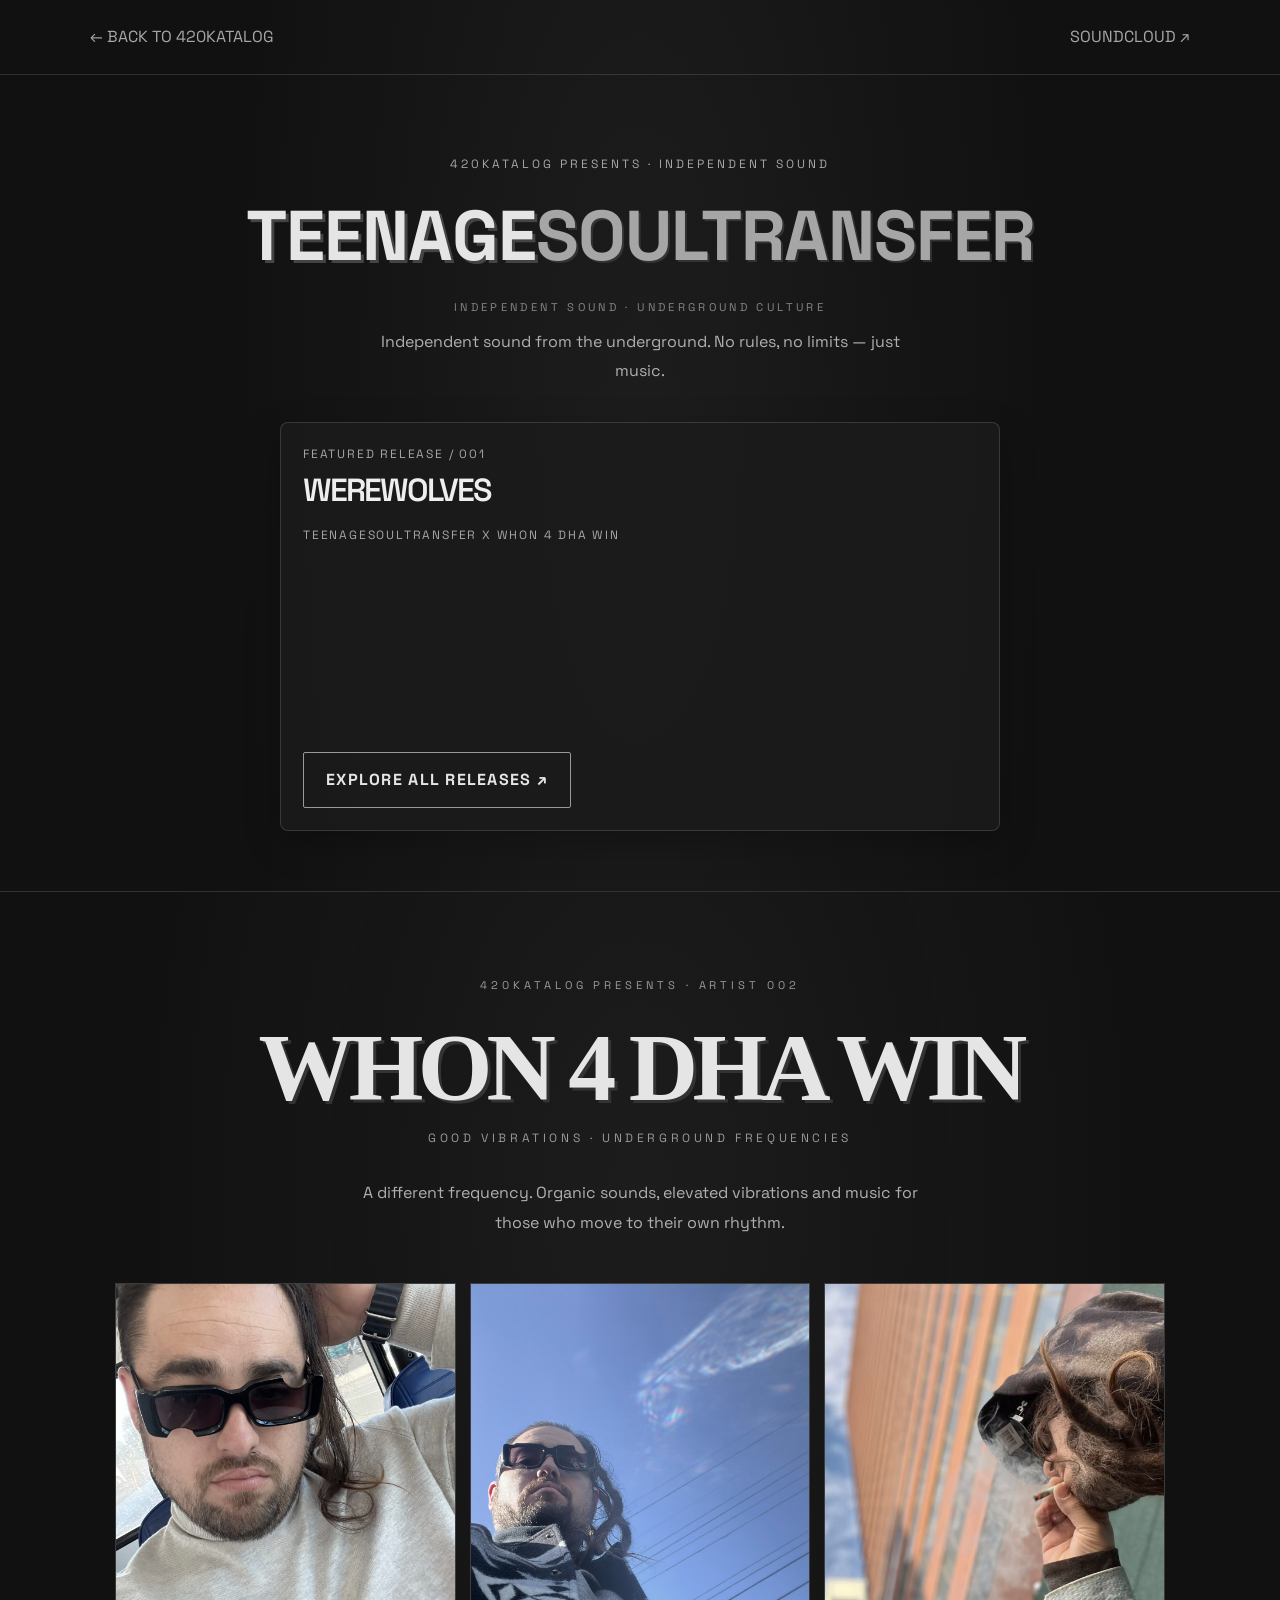
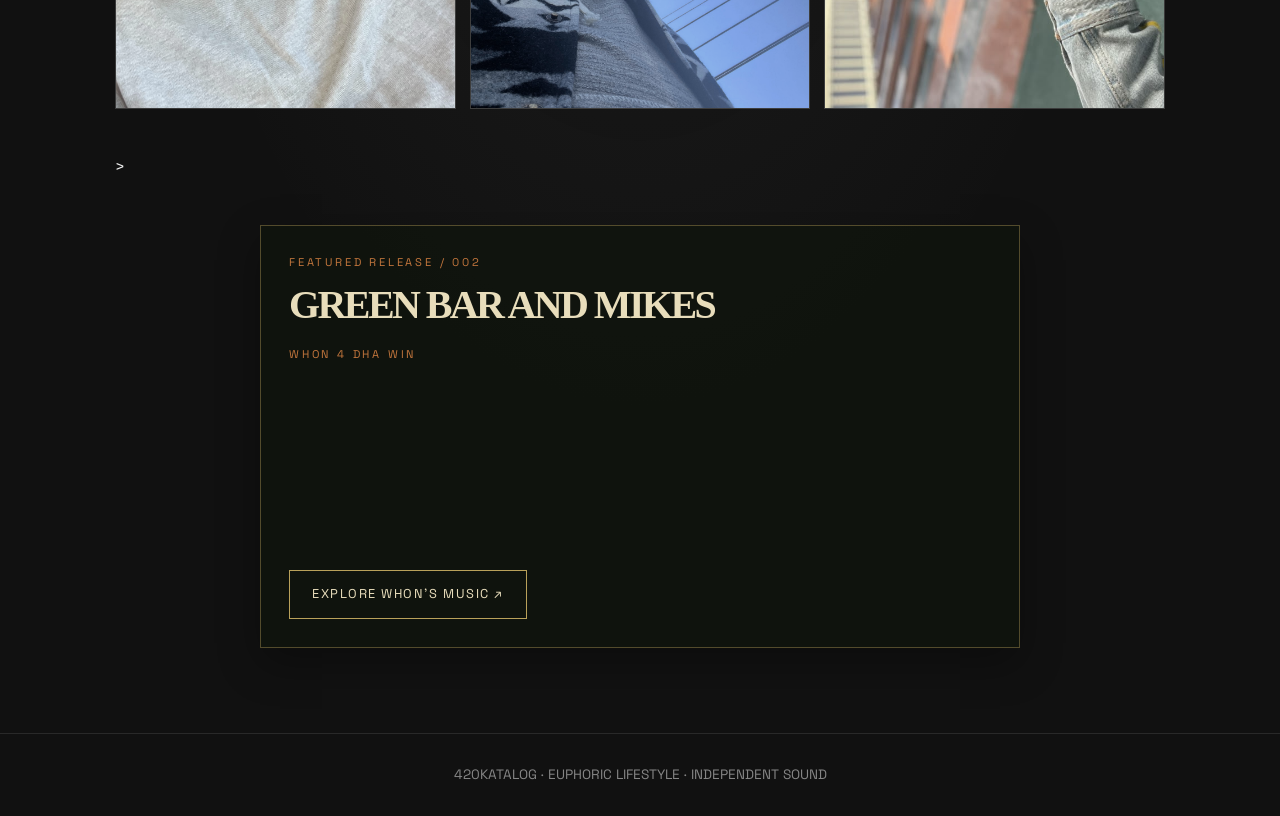
==== commit 87db2d5b: "Update music.html" ====
--- a/music.html
+++ b/music.html
@@ -253,6 +253,68 @@
     letter-spacing: .12em;
 }
 
+/* WHON 4 DHA WIN — PHOTO GALLERY */
+
+.whon-section {
+    background:
+        radial-gradient(ellipse at 50% 20%, rgba(160,160,160,.08), transparent 55%),
+        #111111;
+    color: #eeeeee;
+    border-top: 1px solid rgba(180,180,180,.2);
+}
+
+.whon-eyebrow {
+    color: #999999;
+}
+
+.whon-title {
+    color: #e5e5e5;
+    text-shadow: 3px 3px 0 #333333;
+}
+
+.whon-subtitle,
+.whon-track-label {
+    color: #999999;
+}
+
+.whon-description {
+    color: #b0b0b0;
+}
+
+.whon-artwork img {
+    display: block;
+    width: 100%;
+    aspect-ratio: 4 / 5;
+    object-fit: cover;
+    border: 1px solid rgba(180,180,180,.25);
+    filter: grayscale(25%);
+    transition: filter .35s ease, transform .35s ease;
+}
+
+.whon-artwork img:hover {
+    filter: grayscale(0%);
+    transform: translateY(-5px);
+}
+
+.whon-track {
+    background: rgba(28,28,28,.85);
+    border: 1px solid rgba(180,180,180,.2);
+}
+
+.whon-track h3 {
+    color: #eeeeee;
+}
+
+.whon-button {
+    border-color: #999999;
+    color: #eeeeee;
+}
+
+.whon-button:hover {
+    background: #eeeeee;
+    color: #111111;
+}
+
 .whon-track {
     max-width: 760px;
     margin: 45px auto 0;
@@ -414,11 +476,26 @@
             and music for those who move to their own rhythm.
         </p>
 
-        <div class="whon-artwork">
-            <div class="whon-art-placeholder">ARTWORK 01 · THE SUN</div>
-            <div class="whon-art-placeholder">ARTWORK 02 · THE VIBRATION</div>
-            <div class="whon-art-placeholder">ARTWORK 03 · THE JOURNEY</div>
-        </div>
+  
+<div class="whon-artwork">
+
+    <img
+        src="whon%20portrait.jpeg"
+        alt="WHON 4 DHA WIN — Portrait 01"
+        loading="lazy">
+
+    <img
+        src="whon%20portrait%20(2).jpeg"
+        alt="WHON 4 DHA WIN — Portrait 02"
+        loading="lazy">
+
+    <img
+        src="jaha.jpeg"
+        alt="WHON 4 DHA WIN — Portrait 03"
+        loading="lazy">
+
+</div>
+>
 
         <div class="whon-track">
 
